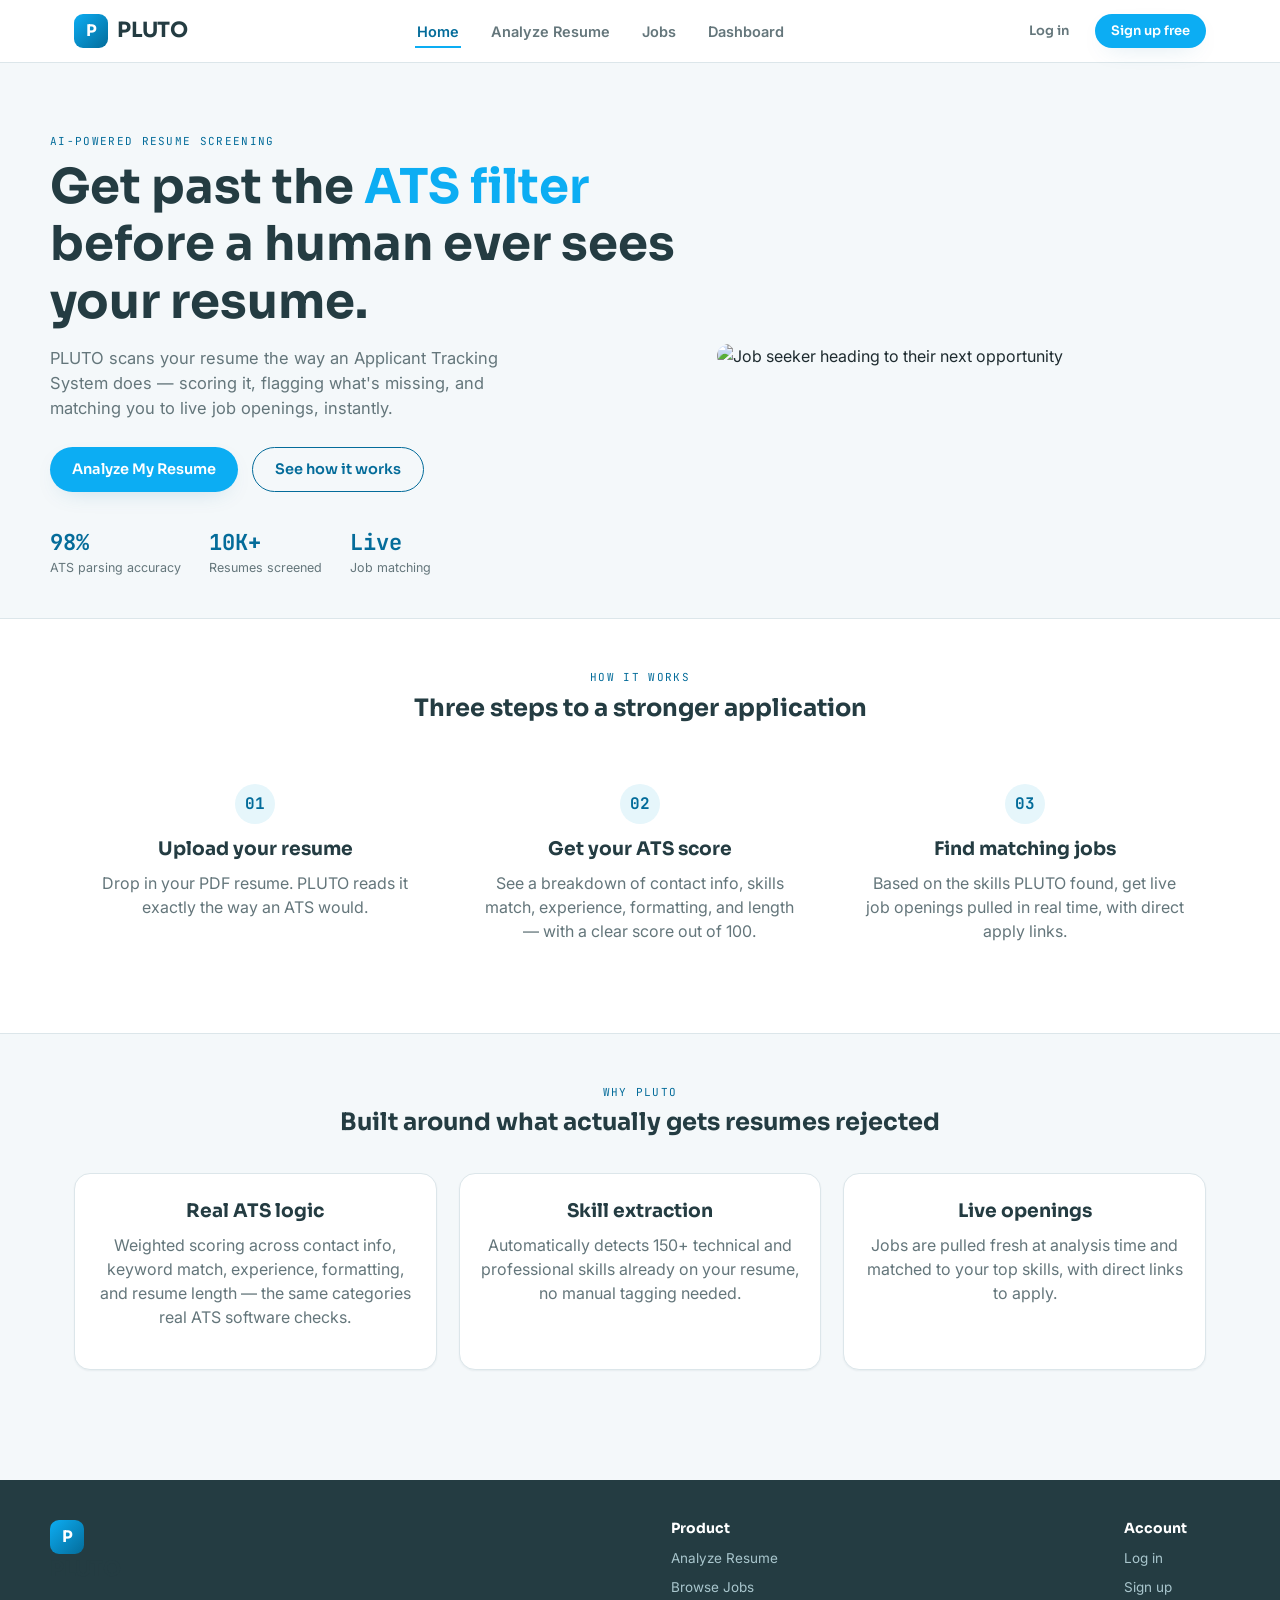
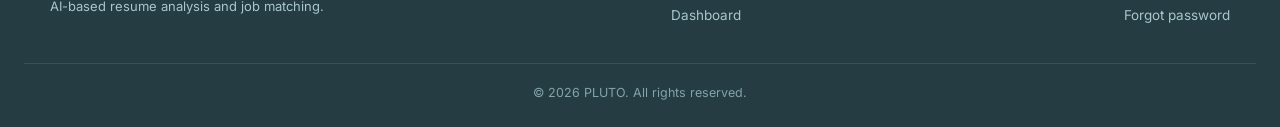
==== frontend/index.html @ d633bc31 "Prepare Pluto app for Railway deployment" ====
<!DOCTYPE html>
<html lang="en">
<head>
<meta charset="UTF-8" />
<meta name="viewport" content="width=device-width, initial-scale=1.0" />
<title>PLUTO — AI Resume Analyzer</title>
<link rel="preconnect" href="https://fonts.googleapis.com">
<link href="https://fonts.googleapis.com/css2?family=Sora:wght@400;600;700&family=Inter:wght@400;500;600;700&family=JetBrains+Mono:wght@400;500;700&display=swap" rel="stylesheet">
<link rel="stylesheet" href="css/style.css">
</head>
<body>

<nav class="navbar">
  <div class="navbar-inner">
    <a href="index.html" class="brand">
      <div class="brand-mark">P</div>
      <div class="brand-name">PLUTO</div>
    </a>
    <button class="nav-toggle" id="navToggle" aria-label="Toggle menu"><span></span><span></span><span></span></button>
    <ul class="nav-links" id="navLinks">
      <li><a href="index.html" class="active">Home</a></li>
      <li><a href="upload-resume.html">Analyze Resume</a></li>
      <li><a href="jobs.html">Jobs</a></li>
      <li><a href="dashboard.html">Dashboard</a></li>
    </ul>
    <div class="nav-actions">
      <a href="login.html" class="btn btn-ghost btn-sm">Log in</a>
      <a href="register.html" class="btn btn-primary btn-sm">Sign up free</a>
    </div>
  </div>
</nav>

<section class="hero">
  <div class="hero-inner">
    <div>
      <span class="section-eyebrow">AI-Powered Resume Screening</span>
      <h1>Get past the <span class="highlight">ATS filter</span> before a human ever sees your resume.</h1>
      <p class="lead">PLUTO scans your resume the way an Applicant Tracking System does — scoring it, flagging what's missing, and matching you to live job openings, instantly.</p>
      <div class="hero-cta">
        <a href="upload-resume.html" class="btn btn-primary">Analyze My Resume</a>
        <a href="#how-it-works" class="btn btn-outline">See how it works</a>
      </div>
      <div class="hero-stats">
        <div class="hero-stat"><div class="num">98%</div><div class="label">ATS parsing accuracy</div></div>
        <div class="hero-stat"><div class="num">10K+</div><div class="label">Resumes screened</div></div>
        <div class="hero-stat"><div class="num">Live</div><div class="label">Job matching</div></div>
      </div>
    </div>
    <div class="hero-visual">
      <img src="assets/hero-illustration.png" alt="Job seeker heading to their next opportunity" />
    </div>
  </div>
</section>

<section class="section" id="how-it-works" style="background:var(--surface); border-top:1px solid var(--border); border-bottom:1px solid var(--border);">
  <div class="section-head">
    <span class="section-eyebrow">How it works</span>
    <h2>Three steps to a stronger application</h2>
  </div>
  <div class="how-grid container">
    <div class="how-card">
      <div class="step-num">01</div>
      <h3>Upload your resume</h3>
      <p>Drop in your PDF resume. PLUTO reads it exactly the way an ATS would.</p>
    </div>
    <div class="how-card">
      <div class="step-num">02</div>
      <h3>Get your ATS score</h3>
      <p>See a breakdown of contact info, skills match, experience, formatting, and length — with a clear score out of 100.</p>
    </div>
    <div class="how-card">
      <div class="step-num">03</div>
      <h3>Find matching jobs</h3>
      <p>Based on the skills PLUTO found, get live job openings pulled in real time, with direct apply links.</p>
    </div>
  </div>
</section>

<section class="section">
  <div class="section-head">
    <span class="section-eyebrow">Why PLUTO</span>
    <h2>Built around what actually gets resumes rejected</h2>
  </div>
  <div class="how-grid container">
    <div class="how-card card">
      <h3>Real ATS logic</h3>
      <p>Weighted scoring across contact info, keyword match, experience, formatting, and resume length — the same categories real ATS software checks.</p>
    </div>
    <div class="how-card card">
      <h3>Skill extraction</h3>
      <p>Automatically detects 150+ technical and professional skills already on your resume, no manual tagging needed.</p>
    </div>
    <div class="how-card card">
      <h3>Live openings</h3>
      <p>Jobs are pulled fresh at analysis time and matched to your top skills, with direct links to apply.</p>
    </div>
  </div>
</section>

<footer class="site-footer">
  <div class="footer-inner">
    <div class="footer-col">
      <a href="index.html" class="brand" style="margin-bottom:12px;">
        <div class="brand-mark">P</div>
        <div class="brand-name">PLUTO</div>
      </a>
      <p style="color:#a9c6cd; font-size:13px;">AI-based resume analysis and job matching.</p>
    </div>
    <div class="footer-col">
      <h4>Product</h4>
      <a href="upload-resume.html">Analyze Resume</a>
      <a href="jobs.html">Browse Jobs</a>
      <a href="dashboard.html">Dashboard</a>
    </div>
    <div class="footer-col">
      <h4>Account</h4>
      <a href="login.html">Log in</a>
      <a href="register.html">Sign up</a>
      <a href="forgot-password.html">Forgot password</a>
    </div>
  </div>
  <div class="footer-bottom">© 2026 PLUTO. All rights reserved.</div>
</footer>

<script src="js/auth.js"></script>
</body>
</html>
---- frontend/css/style.css ----
/* ============================================================
   PLUTO — AI Resume Analyzer
   Design tokens: Naukri-inspired blue/cyan palette
   ============================================================ */

:root{
  /* Brand palette (Naukri-inspired blues) */
  --primary:        #0CADF3;   /* bright sky blue — CTAs, links, active states */
  --primary-dark:   #046C9A;   /* deep teal-blue — headers, hover, sidebar */
  --primary-darker: #243C42;   /* near-navy — text on light, footer bg */
  --accent:         #56C3E1;   /* light cyan — secondary accents, chips */
  --accent-soft:    #E6F6FB;   /* pale cyan — section backgrounds */

  /* Neutrals */
  --bg:            #F4F8FA;
  --surface:       #FFFFFF;
  --border:        #DCE6EA;
  --ink:           #1E2B2F;
  --ink-soft:      #64767B;
  --ink-faint:     #9BA9AD;

  /* Status */
  --success: #1F9D55;
  --warning: #E0A100;
  --danger:  #D64545;

  /* Type */
  --font-display: 'Sora', sans-serif;
  --font-body: 'Inter', sans-serif;
  --font-mono: 'JetBrains Mono', monospace;

  --radius-sm: 6px;
  --radius-md: 10px;
  --radius-lg: 16px;
  --shadow-sm: 0 1px 2px rgba(20,50,60,0.06);
  --shadow-md: 0 8px 24px -12px rgba(4,108,154,0.25);
  --shadow-lg: 0 20px 48px -20px rgba(4,108,154,0.3);
}

*, *::before, *::after{ box-sizing: border-box; }
html, body{ margin:0; padding:0; }

body{
  font-family: var(--font-body);
  background: var(--bg);
  color: var(--ink);
  line-height: 1.5;
  -webkit-font-smoothing: antialiased;
}

a{ color: var(--primary-dark); text-decoration:none; }
a:hover{ text-decoration:underline; }

h1,h2,h3,h4{
  font-family: var(--font-display);
  color: var(--primary-darker);
  margin: 0 0 10px;
  font-weight: 700;
  line-height: 1.2;
}

p{ margin:0 0 14px; color: var(--ink-soft); }

.container{ max-width: 1180px; margin: 0 auto; padding: 0 24px; }

img{ max-width:100%; display:block; }

:focus-visible{ outline: 2px solid var(--primary); outline-offset: 2px; }

/* ============================================================
   Buttons
   ============================================================ */
.btn{
  display:inline-flex; align-items:center; justify-content:center; gap:8px;
  font-family: var(--font-display);
  font-weight: 600;
  font-size: 14.5px;
  padding: 11px 22px;
  border-radius: 999px;
  border: none;
  cursor: pointer;
  transition: transform .12s ease, box-shadow .15s ease, background .15s ease;
  text-decoration:none;
}
.btn:hover{ text-decoration:none; }
.btn:active{ transform: scale(0.97); }

.btn-primary{ background: var(--primary); color:#fff; box-shadow: var(--shadow-md); }
.btn-primary:hover{ background: #099cd9; }

.btn-dark{ background: var(--primary-darker); color:#fff; }
.btn-dark:hover{ background:#1a2c30; }

.btn-outline{
  background: transparent; color: var(--primary-dark);
  border: 1.5px solid var(--primary-dark);
}
.btn-outline:hover{ background: var(--accent-soft); }

.btn-ghost{ background: transparent; color: var(--ink-soft); }
.btn-ghost:hover{ background: var(--bg); }

.btn-block{ width:100%; }
.btn[disabled]{ opacity:.55; cursor:not-allowed; }
.btn-sm{ padding: 7px 16px; font-size:13px; }

/* ============================================================
   Navbar
   ============================================================ */
.navbar{
  background: var(--surface);
  border-bottom: 1px solid var(--border);
  position: sticky; top:0; z-index: 100;
}
.navbar-inner{
  max-width:1180px; margin:0 auto; padding: 14px 24px;
  display:flex; align-items:center; justify-content:space-between; gap:20px;
}
.brand{ display:flex; align-items:center; gap:9px; }
.brand-mark{
  width:34px; height:34px; border-radius:9px;
  background: linear-gradient(135deg, var(--primary), var(--primary-dark));
  display:flex; align-items:center; justify-content:center;
  color:#fff; font-family: var(--font-display); font-weight:700; font-size:16px;
  flex:none;
}
.brand-name{
  font-family: var(--font-display); font-weight:700; font-size:21px;
  color: var(--primary-darker); letter-spacing:-0.01em;
}
.brand-name span{ color: var(--primary); }

.nav-links{ display:flex; align-items:center; gap:28px; list-style:none; margin:0; padding:0; }
.nav-links a{
  color: var(--ink-soft); font-weight:600; font-size:14.5px; padding:6px 2px;
  border-bottom: 2px solid transparent;
}
.nav-links a:hover, .nav-links a.active{ color: var(--primary-dark); text-decoration:none; border-bottom-color: var(--primary); }

.nav-actions{ display:flex; align-items:center; gap:10px; }
.nav-toggle{ display:none; background:none; border:none; cursor:pointer; padding:6px; }
.nav-toggle span{ display:block; width:22px; height:2px; background:var(--ink); margin:4px 0; border-radius:2px; }

.user-chip{ display:flex; align-items:center; gap:9px; }
.avatar{
  width:34px; height:34px; border-radius:50%;
  background: var(--accent-soft); color: var(--primary-dark);
  display:flex; align-items:center; justify-content:center;
  font-family: var(--font-display); font-weight:700; font-size:13px;
}

@media (max-width: 860px){
  .nav-links{
    position:absolute; top:100%; left:0; right:0;
    background:var(--surface); border-bottom:1px solid var(--border);
    flex-direction:column; align-items:flex-start; padding:16px 24px; gap:14px;
    display:none;
  }
  .nav-links.open{ display:flex; }
  .nav-toggle{ display:block; }
}

/* ============================================================
   Footer
   ============================================================ */
footer.site-footer{
  background: var(--primary-darker); color: #cfe3e8;
  margin-top: 60px; padding: 40px 24px 24px;
}
.footer-inner{ max-width:1180px; margin:0 auto; display:flex; flex-wrap:wrap; justify-content:space-between; gap:30px; }
.footer-col h4{ color:#fff; font-size:14px; margin-bottom:12px; }
.footer-col a{ display:block; color:#a9c6cd; font-size:13.5px; margin-bottom:8px; }
.footer-col a:hover{ color:#fff; }
.footer-bottom{ text-align:center; font-size:12.5px; color:#84a3aa; margin-top:30px; padding-top:20px; border-top:1px solid rgba(255,255,255,0.1); }

/* ============================================================
   Cards / Surfaces
   ============================================================ */
.card{
  background: var(--surface);
  border: 1px solid var(--border);
  border-radius: var(--radius-lg);
  padding: 24px;
  box-shadow: var(--shadow-sm);
}

.section-eyebrow{
  font-family: var(--font-mono);
  font-size: 11px; letter-spacing: 0.12em; text-transform: uppercase;
  color: var(--primary-dark); margin-bottom: 8px; display:block;
}

/* ============================================================
   Forms
   ============================================================ */
.field{ margin-bottom: 18px; }
.field label{
  display:block; font-size: 13px; font-weight:600; color: var(--ink); margin-bottom:6px;
}
.field input, .field select, .field textarea{
  width:100%; padding: 12px 14px; font-size:14.5px;
  border: 1.5px solid var(--border); border-radius: var(--radius-sm);
  background: var(--surface); color: var(--ink);
  font-family: var(--font-body);
  transition: border-color .15s ease;
}
.field input:focus, .field select:focus, .field textarea:focus{
  border-color: var(--primary); outline:none;
}
.field .hint{ font-size:12px; color: var(--ink-faint); margin-top:5px; }
.field .error-text{ font-size:12px; color: var(--danger); margin-top:5px; display:none; }

.form-error-banner{
  background:#FDEDEE; border:1px solid var(--danger); color:#9E2A2A;
  padding:10px 14px; border-radius: var(--radius-sm); font-size:13px;
  margin-bottom:16px; display:none;
}
.form-error-banner.show{ display:block; }
.form-success-banner{
  background:#EAF7EF; border:1px solid var(--success); color:#1B6B3C;
  padding:10px 14px; border-radius: var(--radius-sm); font-size:13px;
  margin-bottom:16px; display:none;
}
.form-success-banner.show{ display:block; }

/* ============================================================
   Auth split-screen layout
   ============================================================ */
.auth-wrap{ min-height: 100vh; display:grid; grid-template-columns: 1fr 1fr; }
.auth-visual{
  background:
    radial-gradient(circle at 30% 20%, rgba(255,255,255,0.12), transparent 55%),
    linear-gradient(160deg, var(--primary-dark), var(--primary-darker));
  color:#fff; padding: 48px; display:flex; flex-direction:column; justify-content:space-between;
  position:relative; overflow:hidden;
}
.auth-visual .brand{ position:relative; z-index:2; }
.auth-visual .brand-name{ color:#fff; }
.auth-visual-copy{ position:relative; z-index:2; max-width:380px; }
.auth-visual-copy h2{ color:#fff; font-size:28px; }
.auth-visual-copy p{ color:#bfe1ea; }
.scan-line{
  position:absolute; left:0; right:0; height:2px;
  background: linear-gradient(90deg, transparent, var(--primary), transparent);
  animation: scanMove 3.2s linear infinite;
  opacity:0.8;
}
@keyframes scanMove{ 0%{ top:10%; } 50%{ top:85%; } 100%{ top:10%; } }

.auth-form-side{ display:flex; align-items:center; justify-content:center; padding: 40px 24px; }
.auth-form-box{ width:100%; max-width:400px; }
.auth-form-box h1{ font-size:26px; }
.auth-form-box .sub{ margin-bottom:26px; }
.auth-switch{ text-align:center; margin-top:18px; font-size:13.5px; color:var(--ink-soft); }

@media (max-width: 900px){
  .auth-wrap{ grid-template-columns: 1fr; }
  .auth-visual{ display:none; }
}

/* ============================================================
   Hero (index.html)
   ============================================================ */
.hero{ padding: 70px 24px 40px; }
.hero-inner{ max-width:1180px; margin:0 auto; display:grid; grid-template-columns: 1.1fr 0.9fr; gap:40px; align-items:center; }
.hero h1{ font-size: clamp(32px, 4.5vw, 48px); margin-bottom:16px; }
.hero h1 .highlight{ color: var(--primary); }
.hero p.lead{ font-size:16.5px; max-width:50ch; margin-bottom:26px; }
.hero-cta{ display:flex; gap:14px; flex-wrap:wrap; }
.hero-stats{ display:flex; gap:28px; margin-top:34px; flex-wrap:wrap; }
.hero-stat .num{ font-family: var(--font-mono); font-weight:700; font-size:22px; color: var(--primary-dark); }
.hero-stat .label{ font-size:12.5px; color: var(--ink-soft); }
.hero-visual{ position:relative; }
.hero-visual img{ border-radius: var(--radius-lg); }

@media (max-width: 860px){
  .hero-inner{ grid-template-columns: 1fr; }
  .hero-visual{ order:-1; max-width:280px; margin:0 auto; }
}

.section{ padding: 50px 24px; }
.section-head{ text-align:center; max-width:600px; margin:0 auto 36px; }
.how-grid{ display:grid; grid-template-columns: repeat(3, 1fr); gap:22px; }
.how-card{ text-align:center; padding: 26px 20px; }
.how-card .step-num{
  width:40px; height:40px; border-radius:50%; background: var(--accent-soft); color: var(--primary-dark);
  display:flex; align-items:center; justify-content:center; font-family: var(--font-mono); font-weight:700;
  margin: 0 auto 14px;
}
@media (max-width: 780px){ .how-grid{ grid-template-columns:1fr; } }

/* ============================================================
   Dashboard layout
   ============================================================ */
.app-shell{ display:grid; grid-template-columns: 240px 1fr; min-height:100vh; }
.sidebar{
  background: var(--primary-darker); color:#cfe3e8; padding: 20px 16px;
  display:flex; flex-direction:column; gap:4px;
}
.sidebar .brand{ padding: 8px 10px 22px; }
.sidebar .brand-name{ color:#fff; }
.side-link{
  display:flex; align-items:center; gap:11px; padding:11px 12px; border-radius: var(--radius-sm);
  color:#bcd8de; font-weight:600; font-size:14px; cursor:pointer;
}
.side-link:hover{ background: rgba(255,255,255,0.06); color:#fff; text-decoration:none; }
.side-link.active{ background: var(--primary); color:#fff; }
.side-link .ic{ width:18px; height:18px; flex:none; }
.sidebar-footer{ margin-top:auto; padding-top:14px; border-top:1px solid rgba(255,255,255,0.1); }

.app-main{ padding: 26px 30px 60px; }
.app-topbar{ display:flex; justify-content:space-between; align-items:center; margin-bottom:26px; flex-wrap:wrap; gap:14px; }
.app-topbar h1{ font-size:22px; margin:0; }

.stat-grid{ display:grid; grid-template-columns: repeat(4, 1fr); gap:18px; margin-bottom:30px; }
.stat-card{ background:var(--surface); border:1px solid var(--border); border-radius: var(--radius-md); padding:18px; }
.stat-card .k{ font-size:12px; color:var(--ink-soft); text-transform:uppercase; letter-spacing:0.06em; margin-bottom:8px; }
.stat-card .v{ font-family: var(--font-mono); font-size:24px; font-weight:700; color: var(--primary-darker); }
@media (max-width: 980px){ .stat-grid{ grid-template-columns: repeat(2,1fr); } }
@media (max-width: 720px){
  .app-shell{ grid-template-columns: 1fr; }
  .sidebar{ display:none; }
  .stat-grid{ grid-template-columns: 1fr; }
}

/* ============================================================
   Upload / Dropzone
   ============================================================ */
.upload-wrap{ max-width:640px; margin: 0 auto; }
.dropzone{
  border:2px dashed var(--border); border-radius: var(--radius-lg);
  padding: 44px 24px; text-align:center; cursor:pointer;
  background: repeating-linear-gradient(135deg, rgba(12,173,243,0.02) 0 12px, transparent 12px 24px);
  transition: border-color .15s ease, background .15s ease;
}
.dropzone:hover, .dropzone.drag{ border-color: var(--primary); background: var(--accent-soft); }
.dropzone .ic{ width:44px; height:44px; color: var(--primary-dark); margin: 0 auto 14px; }
.dropzone .fname{ margin-top:12px; font-family: var(--font-mono); font-size:13px; color: var(--ink); }
input[type=file]{ display:none; }

.optional-toggle{
  margin-top:16px; font-size:13px; color: var(--primary-dark); cursor:pointer;
  background:none; border:none; padding:0; font-family:inherit; text-decoration:underline;
}
.optional-fields{ margin-top:14px; display:none; flex-direction:column; gap:14px; }
.optional-fields.open{ display:flex; }

.loading-row{ display:flex; align-items:center; gap:10px; color: var(--ink-soft); font-family: var(--font-mono); font-size:13px; justify-content:center; margin-top:18px; }
.dotpulse{ display:inline-flex; gap:3px; }
.dotpulse i{ width:6px; height:6px; border-radius:50%; background: var(--primary); display:inline-block; animation: pulse 1.2s infinite ease-in-out; }
.dotpulse i:nth-child(2){ animation-delay:.15s; }
.dotpulse i:nth-child(3){ animation-delay:.3s; }
@keyframes pulse{ 0%,80%,100%{ opacity:.25; } 40%{ opacity:1; } }

/* ============================================================
   ATS result: score gauge + breakdown
   ============================================================ */
.result-head{ display:flex; gap:30px; flex-wrap:wrap; align-items:center; padding-bottom:26px; margin-bottom:26px; border-bottom:1px solid var(--border); }
.gauge-wrap{ position:relative; width:160px; height:160px; flex:none; }
.gauge-wrap svg{ width:100%; height:100%; transform: rotate(-90deg); }
.gauge-bg{ fill:none; stroke: var(--border); stroke-width:10; }
.gauge-fg{ fill:none; stroke-width:10; stroke-linecap:round; transition: stroke-dashoffset 1s cubic-bezier(.2,.9,.3,1); }
.gauge-center{ position:absolute; inset:0; display:flex; flex-direction:column; align-items:center; justify-content:center; }
.gauge-center .num{ font-family: var(--font-mono); font-weight:700; font-size:34px; color: var(--primary-darker); }
.gauge-center .of100{ font-family: var(--font-mono); font-size:11px; color: var(--ink-faint); }
.gauge-wrap.scanning::after{
  content:''; position:absolute; inset:6px; border-radius:50%;
  background: linear-gradient(180deg, transparent 45%, rgba(12,173,243,0.25) 50%, transparent 55%);
  animation: scanSweep 1.6s ease-in-out 1;
}
@keyframes scanSweep{ 0%{ transform: translateY(-60%); opacity:0; } 30%{ opacity:1; } 100%{ transform: translateY(60%); opacity:0; } }

.verdict-pill{
  display:inline-block; font-family: var(--font-display); font-weight:700; font-size:13px;
  padding:5px 14px; border-radius:999px; text-transform:uppercase; letter-spacing:0.03em;
  margin-bottom:8px;
}
.verdict-text{ color: var(--ink-soft); font-size:14px; max-width:44ch; }

.breakdown-section h3, .fields-section h3, .skills-section h3{
  font-family: var(--font-mono); font-size:11px; letter-spacing:0.1em; text-transform:uppercase;
  color: var(--ink-soft); margin-bottom:14px;
}
.bar-row{ margin-bottom:13px; }
.bar-row .bar-label{ display:flex; justify-content:space-between; font-size:13px; margin-bottom:5px; }
.bar-row .bar-label span:last-child{ font-family: var(--font-mono); color: var(--ink-soft); }
.bar-track{ height:9px; background: var(--bg); border-radius:5px; overflow:hidden; border:1px solid var(--border); }
.bar-fill{ height:100%; border-radius:5px; width:0%; transition: width .9s cubic-bezier(.2,.9,.3,1); }

.fields-grid{ display:grid; grid-template-columns: repeat(auto-fit,minmax(180px,1fr)); gap:16px; margin: 20px 0 26px; }
.field-item .k{ font-size:11px; color: var(--ink-faint); text-transform:uppercase; letter-spacing:0.06em; margin-bottom:4px; }
.field-item .v{ font-family: var(--font-mono); font-size:14px; color: var(--ink); }
.field-item .v.missing{ color: var(--danger); font-style:italic; }

.chip-list{ display:flex; flex-wrap:wrap; gap:8px; margin-bottom:28px; }
.chip{
  font-family: var(--font-mono); font-size:12px; padding:6px 12px;
  background: var(--accent-soft); border:1px solid #BFE3EF; border-radius:999px; color: var(--primary-dark);
}

/* ============================================================
   Job cards
   ============================================================ */
.jobs-toolbar{ display:flex; gap:12px; margin-bottom:22px; flex-wrap:wrap; }
.jobs-toolbar input{ flex:1; min-width:200px; padding:11px 14px; border:1.5px solid var(--border); border-radius: var(--radius-sm); font-size:14px; }

.job-grid{ display:grid; grid-template-columns: repeat(2, 1fr); gap:18px; }
@media (max-width: 820px){ .job-grid{ grid-template-columns: 1fr; } }

.job-card{ background:var(--surface); border:1px solid var(--border); border-radius: var(--radius-md); padding:20px; display:flex; flex-direction:column; gap:8px; }
.job-card-top{ display:flex; justify-content:space-between; align-items:flex-start; gap:10px; }
.job-title{ font-family: var(--font-display); font-size:16.5px; color: var(--primary-darker); }
.job-company{ font-size:13.5px; color: var(--ink-soft); }
.job-meta-row{ display:flex; gap:14px; flex-wrap:wrap; font-size:12.5px; color: var(--ink-faint); font-family: var(--font-mono); }
.job-snippet{ font-size:13px; color: var(--ink-soft); line-height:1.55; }
.job-card-actions{ display:flex; gap:10px; margin-top:8px; }

.job-detail-card{ max-width:760px; margin:0 auto; }
.job-detail-header{ display:flex; justify-content:space-between; align-items:flex-start; gap:16px; margin-bottom:20px; flex-wrap:wrap; }

/* ============================================================
   Profile
   ============================================================ */
.profile-grid{ display:grid; grid-template-columns: 280px 1fr; gap:24px; }
@media (max-width: 780px){ .profile-grid{ grid-template-columns:1fr; } }
.profile-avatar-card{ text-align:center; }
.profile-avatar-big{
  width:88px; height:88px; border-radius:50%; margin:0 auto 14px;
  background: var(--accent-soft); color: var(--primary-dark);
  display:flex; align-items:center; justify-content:center;
  font-family: var(--font-display); font-weight:700; font-size:30px;
}

/* ============================================================
   Empty states / misc
   ============================================================ */
.empty-state{ text-align:center; padding: 60px 20px; color: var(--ink-soft); }
.empty-state .ic{ width:48px; height:48px; opacity:0.4; margin:0 auto 16px; color: var(--primary-dark); }
.empty-state h3{ font-size:17px; margin-bottom:6px; }

.badge{ display:inline-block; font-size:11px; font-family: var(--font-mono); padding:3px 9px; border-radius:999px; background: var(--accent-soft); color: var(--primary-dark); }
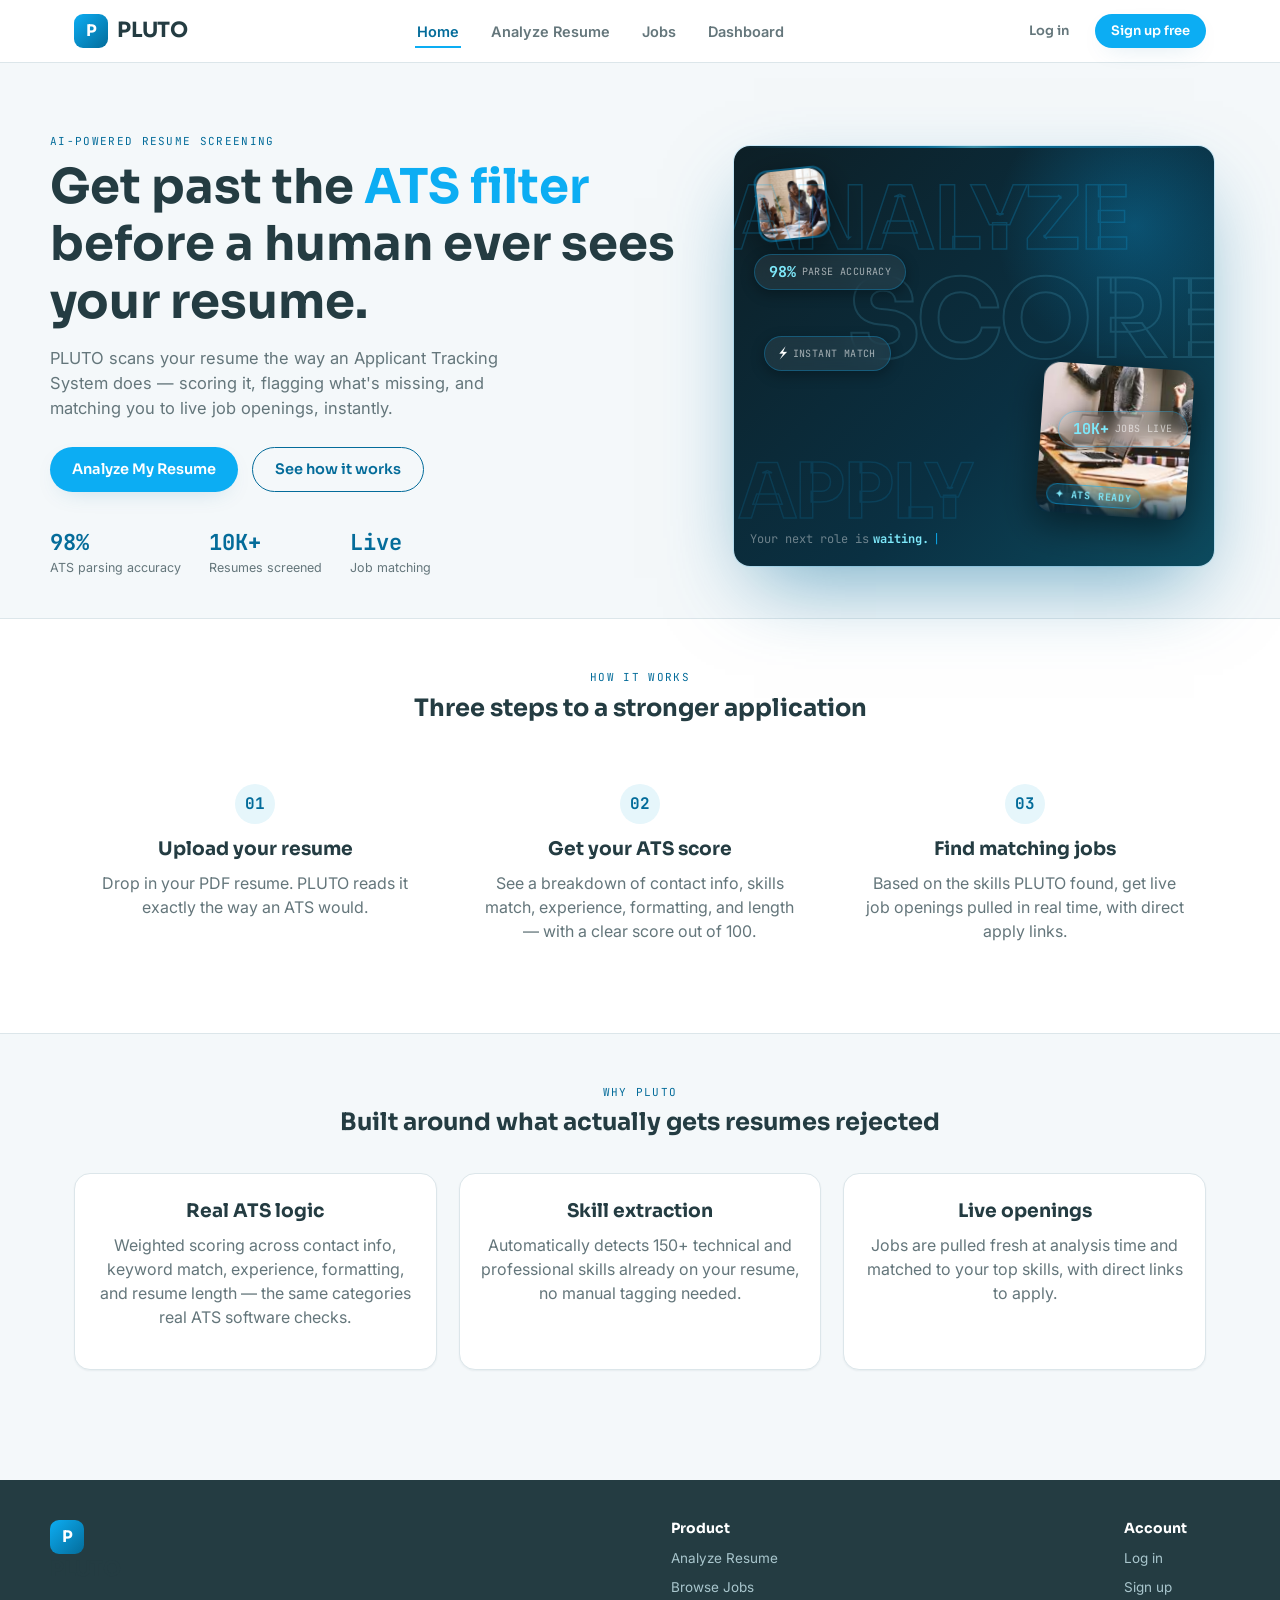
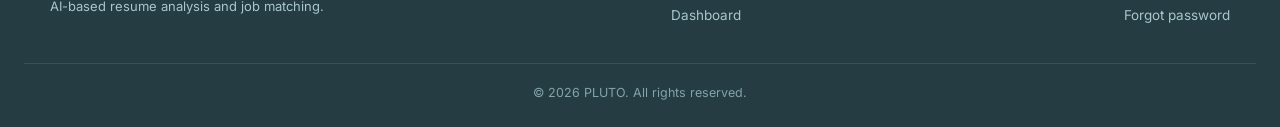
==== commit 73831645: "animation" ====
--- a/frontend/index.html
+++ b/frontend/index.html
@@ -1,127 +1,217 @@
 <!DOCTYPE html>
 <html lang="en">
+
 <head>
-<meta charset="UTF-8" />
-<meta name="viewport" content="width=device-width, initial-scale=1.0" />
-<title>PLUTO — AI Resume Analyzer</title>
-<link rel="preconnect" href="https://fonts.googleapis.com">
-<link href="https://fonts.googleapis.com/css2?family=Sora:wght@400;600;700&family=Inter:wght@400;500;600;700&family=JetBrains+Mono:wght@400;500;700&display=swap" rel="stylesheet">
-<link rel="stylesheet" href="css/style.css">
+  <meta charset="UTF-8" />
+  <meta name="viewport" content="width=device-width, initial-scale=1.0" />
+  <title>PLUTO — AI Resume Analyzer</title>
+  <link rel="preconnect" href="https://fonts.googleapis.com">
+  <link
+    href="https://fonts.googleapis.com/css2?family=Sora:wght@400;600;700&family=Inter:wght@400;500;600;700&family=JetBrains+Mono:wght@400;500;700&display=swap"
+    rel="stylesheet">
+  <link rel="stylesheet" href="css/style.css">
+  <link rel="stylesheet" href="css/hero-visual.css">
 </head>
+
 <body>
 
-<nav class="navbar">
-  <div class="navbar-inner">
-    <a href="index.html" class="brand">
-      <div class="brand-mark">P</div>
-      <div class="brand-name">PLUTO</div>
-    </a>
-    <button class="nav-toggle" id="navToggle" aria-label="Toggle menu"><span></span><span></span><span></span></button>
-    <ul class="nav-links" id="navLinks">
-      <li><a href="index.html" class="active">Home</a></li>
-      <li><a href="upload-resume.html">Analyze Resume</a></li>
-      <li><a href="jobs.html">Jobs</a></li>
-      <li><a href="dashboard.html">Dashboard</a></li>
-    </ul>
-    <div class="nav-actions">
-      <a href="login.html" class="btn btn-ghost btn-sm">Log in</a>
-      <a href="register.html" class="btn btn-primary btn-sm">Sign up free</a>
-    </div>
-  </div>
-</nav>
-
-<section class="hero">
-  <div class="hero-inner">
-    <div>
-      <span class="section-eyebrow">AI-Powered Resume Screening</span>
-      <h1>Get past the <span class="highlight">ATS filter</span> before a human ever sees your resume.</h1>
-      <p class="lead">PLUTO scans your resume the way an Applicant Tracking System does — scoring it, flagging what's missing, and matching you to live job openings, instantly.</p>
-      <div class="hero-cta">
-        <a href="upload-resume.html" class="btn btn-primary">Analyze My Resume</a>
-        <a href="#how-it-works" class="btn btn-outline">See how it works</a>
-      </div>
-      <div class="hero-stats">
-        <div class="hero-stat"><div class="num">98%</div><div class="label">ATS parsing accuracy</div></div>
-        <div class="hero-stat"><div class="num">10K+</div><div class="label">Resumes screened</div></div>
-        <div class="hero-stat"><div class="num">Live</div><div class="label">Job matching</div></div>
-      </div>
-    </div>
-    <div class="hero-visual">
-      <img src="assets/hero-illustration.png" alt="Job seeker heading to their next opportunity" />
-    </div>
-  </div>
-</section>
-
-<section class="section" id="how-it-works" style="background:var(--surface); border-top:1px solid var(--border); border-bottom:1px solid var(--border);">
-  <div class="section-head">
-    <span class="section-eyebrow">How it works</span>
-    <h2>Three steps to a stronger application</h2>
-  </div>
-  <div class="how-grid container">
-    <div class="how-card">
-      <div class="step-num">01</div>
-      <h3>Upload your resume</h3>
-      <p>Drop in your PDF resume. PLUTO reads it exactly the way an ATS would.</p>
-    </div>
-    <div class="how-card">
-      <div class="step-num">02</div>
-      <h3>Get your ATS score</h3>
-      <p>See a breakdown of contact info, skills match, experience, formatting, and length — with a clear score out of 100.</p>
-    </div>
-    <div class="how-card">
-      <div class="step-num">03</div>
-      <h3>Find matching jobs</h3>
-      <p>Based on the skills PLUTO found, get live job openings pulled in real time, with direct apply links.</p>
-    </div>
-  </div>
-</section>
-
-<section class="section">
-  <div class="section-head">
-    <span class="section-eyebrow">Why PLUTO</span>
-    <h2>Built around what actually gets resumes rejected</h2>
-  </div>
-  <div class="how-grid container">
-    <div class="how-card card">
-      <h3>Real ATS logic</h3>
-      <p>Weighted scoring across contact info, keyword match, experience, formatting, and resume length — the same categories real ATS software checks.</p>
-    </div>
-    <div class="how-card card">
-      <h3>Skill extraction</h3>
-      <p>Automatically detects 150+ technical and professional skills already on your resume, no manual tagging needed.</p>
-    </div>
-    <div class="how-card card">
-      <h3>Live openings</h3>
-      <p>Jobs are pulled fresh at analysis time and matched to your top skills, with direct links to apply.</p>
-    </div>
-  </div>
-</section>
-
-<footer class="site-footer">
-  <div class="footer-inner">
-    <div class="footer-col">
-      <a href="index.html" class="brand" style="margin-bottom:12px;">
+  <nav class="navbar">
+    <div class="navbar-inner">
+      <a href="index.html" class="brand">
         <div class="brand-mark">P</div>
         <div class="brand-name">PLUTO</div>
       </a>
-      <p style="color:#a9c6cd; font-size:13px;">AI-based resume analysis and job matching.</p>
-    </div>
-    <div class="footer-col">
-      <h4>Product</h4>
-      <a href="upload-resume.html">Analyze Resume</a>
-      <a href="jobs.html">Browse Jobs</a>
-      <a href="dashboard.html">Dashboard</a>
-    </div>
-    <div class="footer-col">
-      <h4>Account</h4>
-      <a href="login.html">Log in</a>
-      <a href="register.html">Sign up</a>
-      <a href="forgot-password.html">Forgot password</a>
-    </div>
-  </div>
-  <div class="footer-bottom">© 2026 PLUTO. All rights reserved.</div>
-</footer>
-
-<script src="js/auth.js"></script>
+      <button class="nav-toggle" id="navToggle"
+        aria-label="Toggle menu"><span></span><span></span><span></span></button>
+      <ul class="nav-links" id="navLinks">
+        <li><a href="index.html" class="active">Home</a></li>
+        <li><a href="upload-resume.html">Analyze Resume</a></li>
+        <li><a href="jobs.html">Jobs</a></li>
+        <li><a href="dashboard.html">Dashboard</a></li>
+      </ul>
+      <div class="nav-actions">
+        <a href="login.html" class="btn btn-ghost btn-sm">Log in</a>
+        <a href="register.html" class="btn btn-primary btn-sm">Sign up free</a>
+      </div>
+    </div>
+  </nav>
+
+  <section class="hero">
+    <div class="hero-inner">
+      <div>
+        <span class="section-eyebrow">AI-Powered Resume Screening</span>
+        <h1>Get past the <span class="highlight">ATS filter</span> before a human ever sees your resume.</h1>
+        <p class="lead">PLUTO scans your resume the way an Applicant Tracking System does — scoring it, flagging what's
+          missing, and matching you to live job openings, instantly.</p>
+        <div class="hero-cta">
+          <a href="upload-resume.html" class="btn btn-primary">Analyze My Resume</a>
+          <a href="#how-it-works" class="btn btn-outline">See how it works</a>
+        </div>
+        <div class="hero-stats">
+          <div class="hero-stat">
+            <div class="num">98%</div>
+            <div class="label">ATS parsing accuracy</div>
+          </div>
+          <div class="hero-stat">
+            <div class="num">10K+</div>
+            <div class="label">Resumes screened</div>
+          </div>
+          <div class="hero-stat">
+            <div class="num">Live</div>
+            <div class="label">Job matching</div>
+          </div>
+        </div>
+      </div>
+      <div class="hero-visual">
+        <!-- Animated visual stage -->
+        <div class="hv-stage">
+
+          <!-- Glow orb background -->
+          <div class="hv-orb"></div>
+
+          <!-- Logo card — floats top-left -->
+          <div class="hv-card hv-card-logo">
+            <img src="assets/logo2.png" alt="PLUTO logo" />
+          </div>
+
+          <!-- Central display card -->
+          <div class="hv-card hv-card-main">
+            <img src="assets/logo1.png" alt="Resume preview" />
+            <div class="hv-card-overlay">
+              <span class="hv-pill">✦ ATS Ready</span>
+            </div>
+          </div>
+
+          <!-- Expressive typography lines -->
+          <div class="hv-typo hv-typo-1">ANALYZE</div>
+          <div class="hv-typo hv-typo-2">SCORE</div>
+          <div class="hv-typo hv-typo-3">APPLY</div>
+
+          <!-- Animated typewriter label -->
+          <div class="hv-typewriter-wrap">
+            <span class="hv-tw-prefix">Your next role is</span>
+            <span class="hv-typewriter" id="hvTypewriter"></span>
+            <span class="hv-cursor">|</span>
+          </div>
+
+          <!-- Floating stat chips -->
+          <div class="hv-stat-chip hv-chip-1">
+            <span class="hv-chip-num">98%</span>
+            <span class="hv-chip-label">Parse Accuracy</span>
+          </div>
+          <div class="hv-stat-chip hv-chip-2">
+            <span class="hv-chip-icon">⚡</span>
+            <span class="hv-chip-label">Instant Match</span>
+          </div>
+          <div class="hv-stat-chip hv-chip-3">
+            <span class="hv-chip-num">10K+</span>
+            <span class="hv-chip-label">Jobs Live</span>
+          </div>
+
+          <!-- Scan line animation -->
+          <div class="hv-scanline"></div>
+
+        </div>
+      </div>
+
+    </div>
+  </section>
+
+  <section class="section" id="how-it-works"
+    style="background:var(--surface); border-top:1px solid var(--border); border-bottom:1px solid var(--border);">
+    <div class="section-head">
+      <span class="section-eyebrow">How it works</span>
+      <h2>Three steps to a stronger application</h2>
+    </div>
+    <div class="how-grid container">
+      <div class="how-card">
+        <div class="step-num">01</div>
+        <h3>Upload your resume</h3>
+        <p>Drop in your PDF resume. PLUTO reads it exactly the way an ATS would.</p>
+      </div>
+      <div class="how-card">
+        <div class="step-num">02</div>
+        <h3>Get your ATS score</h3>
+        <p>See a breakdown of contact info, skills match, experience, formatting, and length — with a clear score out of
+          100.</p>
+      </div>
+      <div class="how-card">
+        <div class="step-num">03</div>
+        <h3>Find matching jobs</h3>
+        <p>Based on the skills PLUTO found, get live job openings pulled in real time, with direct apply links.</p>
+      </div>
+    </div>
+  </section>
+
+  <section class="section">
+    <div class="section-head">
+      <span class="section-eyebrow">Why PLUTO</span>
+      <h2>Built around what actually gets resumes rejected</h2>
+    </div>
+    <div class="how-grid container">
+      <div class="how-card card">
+        <h3>Real ATS logic</h3>
+        <p>Weighted scoring across contact info, keyword match, experience, formatting, and resume length — the same
+          categories real ATS software checks.</p>
+      </div>
+      <div class="how-card card">
+        <h3>Skill extraction</h3>
+        <p>Automatically detects 150+ technical and professional skills already on your resume, no manual tagging
+          needed.</p>
+      </div>
+      <div class="how-card card">
+        <h3>Live openings</h3>
+        <p>Jobs are pulled fresh at analysis time and matched to your top skills, with direct links to apply.</p>
+      </div>
+    </div>
+  </section>
+
+  <footer class="site-footer">
+    <div class="footer-inner">
+      <div class="footer-col">
+        <a href="index.html" class="brand" style="margin-bottom:12px;">
+          <div class="brand-mark">P</div>
+          <div class="brand-name">PLUTO</div>
+        </a>
+        <p style="color:#a9c6cd; font-size:13px;">AI-based resume analysis and job matching.</p>
+      </div>
+      <div class="footer-col">
+        <h4>Product</h4>
+        <a href="upload-resume.html">Analyze Resume</a>
+        <a href="jobs.html">Browse Jobs</a>
+        <a href="dashboard.html">Dashboard</a>
+      </div>
+      <div class="footer-col">
+        <h4>Account</h4>
+        <a href="login.html">Log in</a>
+        <a href="register.html">Sign up</a>
+        <a href="forgot-password.html">Forgot password</a>
+      </div>
+    </div>
+    <div class="footer-bottom">© 2026 PLUTO. All rights reserved.</div>
+  </footer>
+
+  <script src="js/auth.js"></script>
+  <script>
+    /* Hero visual typewriter */
+    const hvWords = [" waiting.", " yours.", " closer.", " here."];
+    let hvIdx = 0, hvChar = 0, hvDeleting = false;
+    const hvEl = document.getElementById("hvTypewriter");
+    function hvTick() {
+      if (!hvEl) return;
+      const word = hvWords[hvIdx];
+      if (!hvDeleting) {
+        hvEl.textContent = word.slice(0, ++hvChar);
+        if (hvChar === word.length) { hvDeleting = true; setTimeout(hvTick, 1600); return; }
+      } else {
+        hvEl.textContent = word.slice(0, --hvChar);
+        if (hvChar === 0) { hvDeleting = false; hvIdx = (hvIdx + 1) % hvWords.length; }
+      }
+      setTimeout(hvTick, hvDeleting ? 55 : 95);
+    }
+    hvTick();
+  </script>
+
 </body>
-</html>
+
+</html>
--- a/frontend/css/style.css
+++ b/frontend/css/style.css
@@ -377,26 +377,107 @@
 }
 .verdict-text{ color: var(--ink-soft); font-size:14px; max-width:44ch; }
 
-.breakdown-section h3, .fields-section h3, .skills-section h3{
+.breakdown-section h3, .fields-section h3, .skills-section h3, .ats-engines-section h3, .tips-section h3, .job-suggestions-section h3{
   font-family: var(--font-mono); font-size:11px; letter-spacing:0.1em; text-transform:uppercase;
   color: var(--ink-soft); margin-bottom:14px;
 }
 .bar-row{ margin-bottom:13px; }
-.bar-row .bar-label{ display:flex; justify-content:space-between; font-size:13px; margin-bottom:5px; }
-.bar-row .bar-label span:last-child{ font-family: var(--font-mono); color: var(--ink-soft); }
+.bar-row .bar-label{ display:flex; justify-content:space-between; font-size:13px; margin-bottom:5px; gap:8px; }
+.bar-row .bar-label span:last-child{ font-family: var(--font-mono); color: var(--ink-soft); white-space:nowrap; }
 .bar-track{ height:9px; background: var(--bg); border-radius:5px; overflow:hidden; border:1px solid var(--border); }
 .bar-fill{ height:100%; border-radius:5px; width:0%; transition: width .9s cubic-bezier(.2,.9,.3,1); }
 
-.fields-grid{ display:grid; grid-template-columns: repeat(auto-fit,minmax(180px,1fr)); gap:16px; margin: 20px 0 26px; }
+/* BUG FIX: Fields grid wrapping & text truncation / break-all to prevent header overlap */
+.fields-grid{ display:grid; grid-template-columns: repeat(auto-fit,minmax(200px,1fr)); gap:18px; margin: 20px 0 26px; }
+.field-item{ min-width:0; word-break:break-all; overflow-wrap:anywhere; }
 .field-item .k{ font-size:11px; color: var(--ink-faint); text-transform:uppercase; letter-spacing:0.06em; margin-bottom:4px; }
-.field-item .v{ font-family: var(--font-mono); font-size:14px; color: var(--ink); }
+.field-item .v{ font-family: var(--font-mono); font-size:13.5px; color: var(--ink); min-width:0; word-break:break-all; overflow-wrap:anywhere; }
 .field-item .v.missing{ color: var(--danger); font-style:italic; }
 
-.chip-list{ display:flex; flex-wrap:wrap; gap:8px; margin-bottom:28px; }
+.chip-list{ display:flex; flex-wrap:wrap; gap:8px; margin-bottom:20px; }
 .chip{
   font-family: var(--font-mono); font-size:12px; padding:6px 12px;
   background: var(--accent-soft); border:1px solid #BFE3EF; border-radius:999px; color: var(--primary-dark);
-}
+  display:inline-flex; align-items:center; gap:6px;
+}
+.chip-matched{ background:#EAF7EF; color:#1F9D55; border-color:#A8E4C0; }
+.chip-missing{ background:#FDEDEE; color:#D64545; border-color:#F8B4B4; }
+.chip-copy-btn{
+  background: var(--primary); color:#fff; border:none; border-radius:4px;
+  padding:2px 8px; font-size:11px; font-weight:600; cursor:pointer; font-family:var(--font-body);
+  transition: background .15s ease;
+}
+.chip-copy-btn:hover{ background:#099cd9; }
+
+/* Per-ATS System Engine Compatibility Grid */
+.ats-engines-section{ margin: 28px 0; padding-top:20px; border-top:1px solid var(--border); }
+.ats-engine-grid{ display:grid; grid-template-columns: repeat(auto-fit, minmax(240px, 1fr)); gap:16px; margin-top:14px; }
+.ats-card{ background:var(--surface); border:1px solid var(--border); border-radius: var(--radius-md); padding:16px; display:flex; flex-direction:column; gap:8px; }
+.ats-card-head{ display:flex; align-items:center; justify-content:space-between; gap:10px; }
+.ats-icon{ font-size:22px; flex:none; }
+.ats-title-wrap{ flex:1; }
+.ats-name{ font-family: var(--font-display); font-weight:700; font-size:15px; color: var(--primary-darker); }
+.ats-score-badge{ font-family: var(--font-mono); font-size:12px; color: var(--ink-soft); }
+.ats-status-pill{ font-family: var(--font-mono); font-size:11px; font-weight:700; padding:3px 10px; border-radius:999px; text-transform:uppercase; }
+.status-pass{ background:#EAF7EF; color:#1B6B3C; border:1px solid #1F9D55; }
+.status-risk{ background:#FEF7E6; color:#8A6500; border:1px solid #E0A100; }
+.status-fail{ background:#FDEDEE; color:#9E2A2A; border:1px solid #D64545; }
+.ats-desc{ font-size:12px; color: var(--ink-soft); margin:4px 0 6px; line-height:1.4; }
+.ats-reasons-list{ margin:0; padding-left:16px; font-size:12px; color: var(--ink); line-height:1.45; }
+
+/* Prioritized Improvement Tips */
+.tips-section{ margin: 28px 0; padding-top:20px; border-top:1px solid var(--border); }
+.tips-header-row{ display:flex; justify-content:space-between; align-items:center; flex-wrap:wrap; gap:12px; margin-bottom:12px; }
+.sub-desc{ font-size:13px; color: var(--ink-soft); margin-bottom:16px; }
+.score-preview-badge{
+  background: var(--primary-darker); color:#fff; font-family: var(--font-mono);
+  font-weight:700; font-size:13.5px; padding:6px 16px; border-radius:999px;
+  box-shadow: var(--shadow-sm);
+}
+.score-preview-badge span{ color: var(--primary); font-size:16px; }
+
+.tip-card{ background:var(--surface); border:1px solid var(--border); border-radius: var(--radius-md); padding:18px; margin-bottom:16px; }
+.tip-top{ display:flex; align-items:center; justify-content:space-between; margin-bottom:8px; }
+.tip-checkbox-label{ display:flex; align-items:center; gap:10px; cursor:pointer; }
+.tip-checkbox{ width:18px; height:18px; accent-color: var(--primary); cursor:pointer; }
+.badge-high{ background:#FDEDEE; color:#9E2A2A; font-weight:700; padding:2px 8px; border-radius:4px; font-size:11px; font-family:var(--font-mono); }
+.badge-medium{ background:#FEF7E6; color:#8A6500; font-weight:700; padding:2px 8px; border-radius:4px; font-size:11px; font-family:var(--font-mono); }
+.badge-low{ background:#EAF7EF; color:#1B6B3C; font-weight:700; padding:2px 8px; border-radius:4px; font-size:11px; font-family:var(--font-mono); }
+.tip-points-boost{ font-family: var(--font-mono); font-size:12px; font-weight:700; color: var(--success); }
+.tip-title{ font-family: var(--font-display); font-size:16px; font-weight:700; color: var(--primary-darker); margin-bottom:6px; }
+.tip-desc{ font-size:13.5px; color: var(--ink-soft); margin-bottom:6px; line-height:1.5; }
+.tip-example-box{ background: var(--bg); border:1px solid var(--border); border-radius: var(--radius-sm); padding:12px; margin-top:10px; font-family: var(--font-mono); font-size:12.5px; }
+.ex-label{ font-weight:700; font-size:11px; text-transform:uppercase; margin-bottom:3px; }
+.ex-before{ color: var(--danger); }
+.ex-after{ color: var(--success); margin-top:8px; }
+.ex-code{ background: var(--surface); border:1px solid var(--border); padding:6px 10px; border-radius:4px; color: var(--ink); word-break:break-all; }
+
+/* Saved Jobs on Dashboard */
+.saved-jobs-header-row, .profile-header-row{ display:flex; justify-content:space-between; align-items:center; flex-wrap:wrap; gap:12px; margin-bottom:16px; }
+.saved-jobs-sort-wrap{ display:flex; align-items:center; gap:8px; }
+.sort-select{ padding:6px 12px; border:1px solid var(--border); border-radius: var(--radius-sm); font-size:13px; background:var(--surface); }
+
+.saved-jobs-grid{ display:grid; grid-template-columns: repeat(auto-fit, minmax(280px, 1fr)); gap:16px; margin-top:12px; }
+.saved-job-card{ background:var(--surface); border:1px solid var(--border); border-radius: var(--radius-md); padding:16px; display:flex; flex-direction:column; justify-content:space-between; gap:12px; }
+.saved-job-top{ display:flex; justify-content:space-between; align-items:flex-start; gap:10px; }
+.saved-job-footer{ display:flex; align-items:center; justify-content:space-between; border-top:1px solid var(--border); padding-top:10px; }
+.saved-date{ font-size:11.5px; color: var(--ink-faint); font-family: var(--font-mono); }
+.score-badge{ font-family: var(--font-mono); font-size:12px; font-weight:700; background: var(--accent-soft); color: var(--primary-dark); padding:3px 8px; border-radius:999px; }
+.btn-bookmark{ background:none; border:1px solid var(--border); border-radius: var(--radius-sm); padding:6px 12px; font-size:12.5px; cursor:pointer; font-weight:600; color: var(--ink-soft); transition: all .15s ease; }
+.btn-bookmark:hover, .btn-bookmark.saved{ background: var(--accent-soft); border-color: var(--primary); color: var(--primary-dark); }
+
+.candidate-profile-grid{ display:grid; grid-template-columns: repeat(auto-fit, minmax(220px, 1fr)); gap:16px; margin-top:14px; }
+.field-edit-input{ width:100%; padding:6px 10px; font-size:13px; border:1.5px solid var(--primary); border-radius:4px; font-family: var(--font-mono); }
+
+/* Toast Notifications */
+.toast-notification{
+  position:fixed; bottom:24px; right:24px; z-index:999;
+  background: var(--primary-darker); color:#fff; font-family: var(--font-body);
+  font-size:13.5px; font-weight:600; padding:12px 20px; border-radius: var(--radius-sm);
+  box-shadow: var(--shadow-lg); display:none; animation: slideUp .25s ease;
+}
+.toast-notification.show{ display:block; }
+@keyframes slideUp{ from{ transform: translateY(20px); opacity:0; } to{ transform: translateY(0); opacity:1; } }
 
 /* ============================================================
    Job cards
@@ -439,3 +520,4 @@
 .empty-state h3{ font-size:17px; margin-bottom:6px; }
 
 .badge{ display:inline-block; font-size:11px; font-family: var(--font-mono); padding:3px 9px; border-radius:999px; background: var(--accent-soft); color: var(--primary-dark); }
+
--- a/frontend/css/hero-visual.css
+++ b/frontend/css/hero-visual.css
@@ -0,0 +1,307 @@
+/* ============================================================
+   Hero Visual — Expressive Typography Animation Stage
+   ============================================================ */
+
+/* Override the default hero-visual to let the stage fill it */
+.hero-visual {
+  position: relative;
+  min-height: 420px;
+  display: flex;
+  align-items: center;
+  justify-content: center;
+}
+
+/* The main containing stage */
+.hv-stage {
+  position: relative;
+  width: 100%;
+  max-width: 480px;
+  height: 420px;
+  border-radius: var(--radius-lg);
+  overflow: hidden;
+  background: linear-gradient(135deg, #0d1f26 0%, #0a3042 60%, #0c4a5e 100%);
+  box-shadow: 0 32px 80px -20px rgba(4, 108, 154, 0.55),
+              0 0 0 1px rgba(12, 173, 243, 0.15);
+  user-select: none;
+}
+
+/* ---- Glow orb ---- */
+.hv-orb {
+  position: absolute;
+  top: -60px;
+  right: -60px;
+  width: 280px;
+  height: 280px;
+  border-radius: 50%;
+  background: radial-gradient(circle, rgba(12, 173, 243, 0.28) 0%, transparent 70%);
+  animation: hvOrbPulse 4s ease-in-out infinite;
+  pointer-events: none;
+}
+@keyframes hvOrbPulse {
+  0%, 100% { transform: scale(1);   opacity: 0.8; }
+  50%       { transform: scale(1.2); opacity: 0.5; }
+}
+
+/* ---- Image cards ---- */
+.hv-card {
+  position: absolute;
+  border-radius: var(--radius-md);
+  overflow: hidden;
+  box-shadow: 0 12px 36px rgba(0,0,0,0.45);
+}
+.hv-card img {
+  display: block;
+  width: 100%;
+  height: 100%;
+  object-fit: cover;
+}
+
+/* Logo card - top-left, small, tilted, floats */
+.hv-card-logo {
+  top: 22px;
+  left: 22px;
+  width: 72px;
+  height: 72px;
+  border-radius: 14px;
+  transform: rotate(-6deg);
+  animation: hvFloat1 6s ease-in-out infinite, hvEntryLeft 0.8s cubic-bezier(.2,.9,.3,1) both;
+  border: 2px solid rgba(12, 173, 243, 0.4);
+}
+@keyframes hvFloat1 {
+  0%, 100% { transform: rotate(-6deg) translateY(0);   }
+  50%       { transform: rotate(-6deg) translateY(-10px); }
+}
+
+/* Main feature card - center-right */
+.hv-card-main {
+  bottom: 50px;
+  right: 24px;
+  width: 150px;
+  height: 150px;
+  transform: rotate(4deg);
+  animation: hvFloat2 7s ease-in-out infinite, hvEntryRight 1s cubic-bezier(.2,.9,.3,1) 0.2s both;
+}
+@keyframes hvFloat2 {
+  0%, 100% { transform: rotate(4deg) translateY(0);    }
+  50%       { transform: rotate(4deg) translateY(-8px); }
+}
+.hv-card-overlay {
+  position: absolute;
+  bottom: 0; left: 0; right: 0;
+  padding: 8px 10px;
+  background: linear-gradient(transparent, rgba(4,40,60,0.9));
+  display: flex;
+  align-items: flex-end;
+}
+.hv-pill {
+  font-family: var(--font-mono);
+  font-size: 10px;
+  font-weight: 700;
+  text-transform: uppercase;
+  letter-spacing: 0.08em;
+  color: #7ee8fa;
+  background: rgba(12,173,243,0.18);
+  border: 1px solid rgba(12,173,243,0.5);
+  padding: 2px 8px;
+  border-radius: 999px;
+}
+
+/* ---- Expressive large typography words ---- */
+.hv-typo {
+  position: absolute;
+  font-family: var(--font-display);
+  font-weight: 700;
+  text-transform: uppercase;
+  letter-spacing: -0.03em;
+  pointer-events: none;
+  line-height: 1;
+  color: transparent;
+}
+
+.hv-typo-1 {
+  font-size: 88px;
+  -webkit-text-stroke: 1.5px rgba(12, 173, 243, 0.22);
+  top: 30px;
+  left: -8px;
+  animation: hvTypo1 8s ease-in-out infinite, hvEntryFade 1.2s ease 0.1s both;
+  white-space: nowrap;
+}
+@keyframes hvTypo1 {
+  0%, 100% { transform: translateX(0);   opacity: 0.6; }
+  50%       { transform: translateX(6px); opacity: 1;   }
+}
+
+.hv-typo-2 {
+  font-size: 108px;
+  -webkit-text-stroke: 2px rgba(86, 195, 225, 0.18);
+  top: 120px;
+  right: -12px;
+  text-align: right;
+  animation: hvTypo2 9s ease-in-out infinite, hvEntryFade 1.2s ease 0.3s both;
+  white-space: nowrap;
+}
+@keyframes hvTypo2 {
+  0%, 100% { transform: translateX(0);    opacity: 0.5; }
+  50%       { transform: translateX(-8px); opacity: 0.9; }
+}
+
+.hv-typo-3 {
+  font-size: 76px;
+  -webkit-text-stroke: 1.5px rgba(12, 173, 243, 0.14);
+  bottom: 36px;
+  left: 4px;
+  animation: hvTypo3 7s ease-in-out infinite, hvEntryFade 1.2s ease 0.5s both;
+  white-space: nowrap;
+}
+@keyframes hvTypo3 {
+  0%, 100% { transform: translateY(0);    opacity: 0.5; }
+  50%       { transform: translateY(-5px); opacity: 0.85; }
+}
+
+/* ---- Typewriter strip ---- */
+.hv-typewriter-wrap {
+  position: absolute;
+  bottom: 18px;
+  left: 16px;
+  right: 180px;
+  font-family: var(--font-mono);
+  font-size: 12px;
+  color: rgba(255,255,255,0.65);
+  display: flex;
+  align-items: center;
+  gap: 4px;
+  white-space: nowrap;
+  overflow: hidden;
+}
+.hv-tw-prefix {
+  color: rgba(255,255,255,0.4);
+}
+.hv-typewriter {
+  color: #7ee8fa;
+  font-weight: 700;
+}
+.hv-cursor {
+  color: var(--primary);
+  animation: hvBlink 1s step-start infinite;
+  font-weight: 300;
+}
+@keyframes hvBlink {
+  0%, 100% { opacity: 1; }
+  50%       { opacity: 0; }
+}
+
+/* ---- Floating stat chips ---- */
+.hv-stat-chip {
+  position: absolute;
+  display: flex;
+  align-items: center;
+  gap: 6px;
+  background: rgba(255,255,255,0.07);
+  border: 1px solid rgba(12,173,243,0.3);
+  backdrop-filter: blur(8px);
+  border-radius: 999px;
+  padding: 6px 14px;
+  font-family: var(--font-mono);
+  color: #fff;
+  white-space: nowrap;
+  box-shadow: 0 4px 14px rgba(0,0,0,0.3);
+}
+.hv-chip-num {
+  font-size: 15px;
+  font-weight: 700;
+  color: #7ee8fa;
+}
+.hv-chip-icon {
+  font-size: 14px;
+}
+.hv-chip-label {
+  font-size: 10px;
+  color: rgba(255,255,255,0.6);
+  letter-spacing: 0.04em;
+  text-transform: uppercase;
+}
+
+.hv-chip-1 {
+  top: 108px;
+  left: 20px;
+  animation: hvChip1 6s ease-in-out infinite, hvEntryUp 0.7s cubic-bezier(.2,.9,.3,1) 0.4s both;
+}
+@keyframes hvChip1 {
+  0%, 100% { transform: translateY(0);    }
+  50%       { transform: translateY(-7px); }
+}
+
+.hv-chip-2 {
+  top: 190px;
+  left: 30px;
+  animation: hvChip2 8s ease-in-out infinite, hvEntryUp 0.7s cubic-bezier(.2,.9,.3,1) 0.6s both;
+  animation-delay: 1s, 0.6s;
+}
+@keyframes hvChip2 {
+  0%, 100% { transform: translateY(0);   }
+  50%       { transform: translateY(6px); }
+}
+
+.hv-chip-3 {
+  top: 265px;
+  right: 26px;
+  animation: hvChip3 7s ease-in-out infinite, hvEntryUp 0.7s cubic-bezier(.2,.9,.3,1) 0.8s both;
+  animation-delay: 0.5s, 0.8s;
+}
+@keyframes hvChip3 {
+  0%, 100% { transform: translateY(0);    }
+  50%       { transform: translateY(-9px); }
+}
+
+/* ---- Scan line ---- */
+.hv-scanline {
+  position: absolute;
+  left: 0; right: 0;
+  height: 2px;
+  background: linear-gradient(90deg,
+    transparent 0%,
+    rgba(12,173,243,0.7) 40%,
+    rgba(86,195,225,0.9) 50%,
+    rgba(12,173,243,0.7) 60%,
+    transparent 100%);
+  animation: hvScan 4s linear infinite;
+  pointer-events: none;
+  opacity: 0.75;
+}
+@keyframes hvScan {
+  0%   { top: 0%;   opacity: 0; }
+  5%   { opacity: 0.8; }
+  95%  { opacity: 0.8; }
+  100% { top: 100%; opacity: 0; }
+}
+
+/* ---- Entry keyframes ---- */
+@keyframes hvEntryLeft {
+  from { transform: rotate(-6deg) translateX(-40px); opacity: 0; }
+  to   { transform: rotate(-6deg) translateX(0);     opacity: 1; }
+}
+@keyframes hvEntryRight {
+  from { transform: rotate(4deg) translateX(40px); opacity: 0; }
+  to   { transform: rotate(4deg) translateX(0);    opacity: 1; }
+}
+@keyframes hvEntryUp {
+  from { transform: translateY(24px); opacity: 0; }
+  to   { transform: translateY(0);    opacity: 1; }
+}
+@keyframes hvEntryFade {
+  from { opacity: 0; }
+  to   { opacity: 1; }
+}
+
+/* ---- Responsive ---- */
+@media (max-width: 860px) {
+  .hv-stage {
+    max-width: 100%;
+    height: 300px;
+  }
+  .hv-typo-1 { font-size: 60px; }
+  .hv-typo-2 { font-size: 72px; }
+  .hv-typo-3 { font-size: 52px; }
+  .hv-card-main { width: 110px; height: 110px; right: 16px; bottom: 36px; }
+  .hv-typewriter-wrap { right: 130px; font-size: 11px; }
+}
